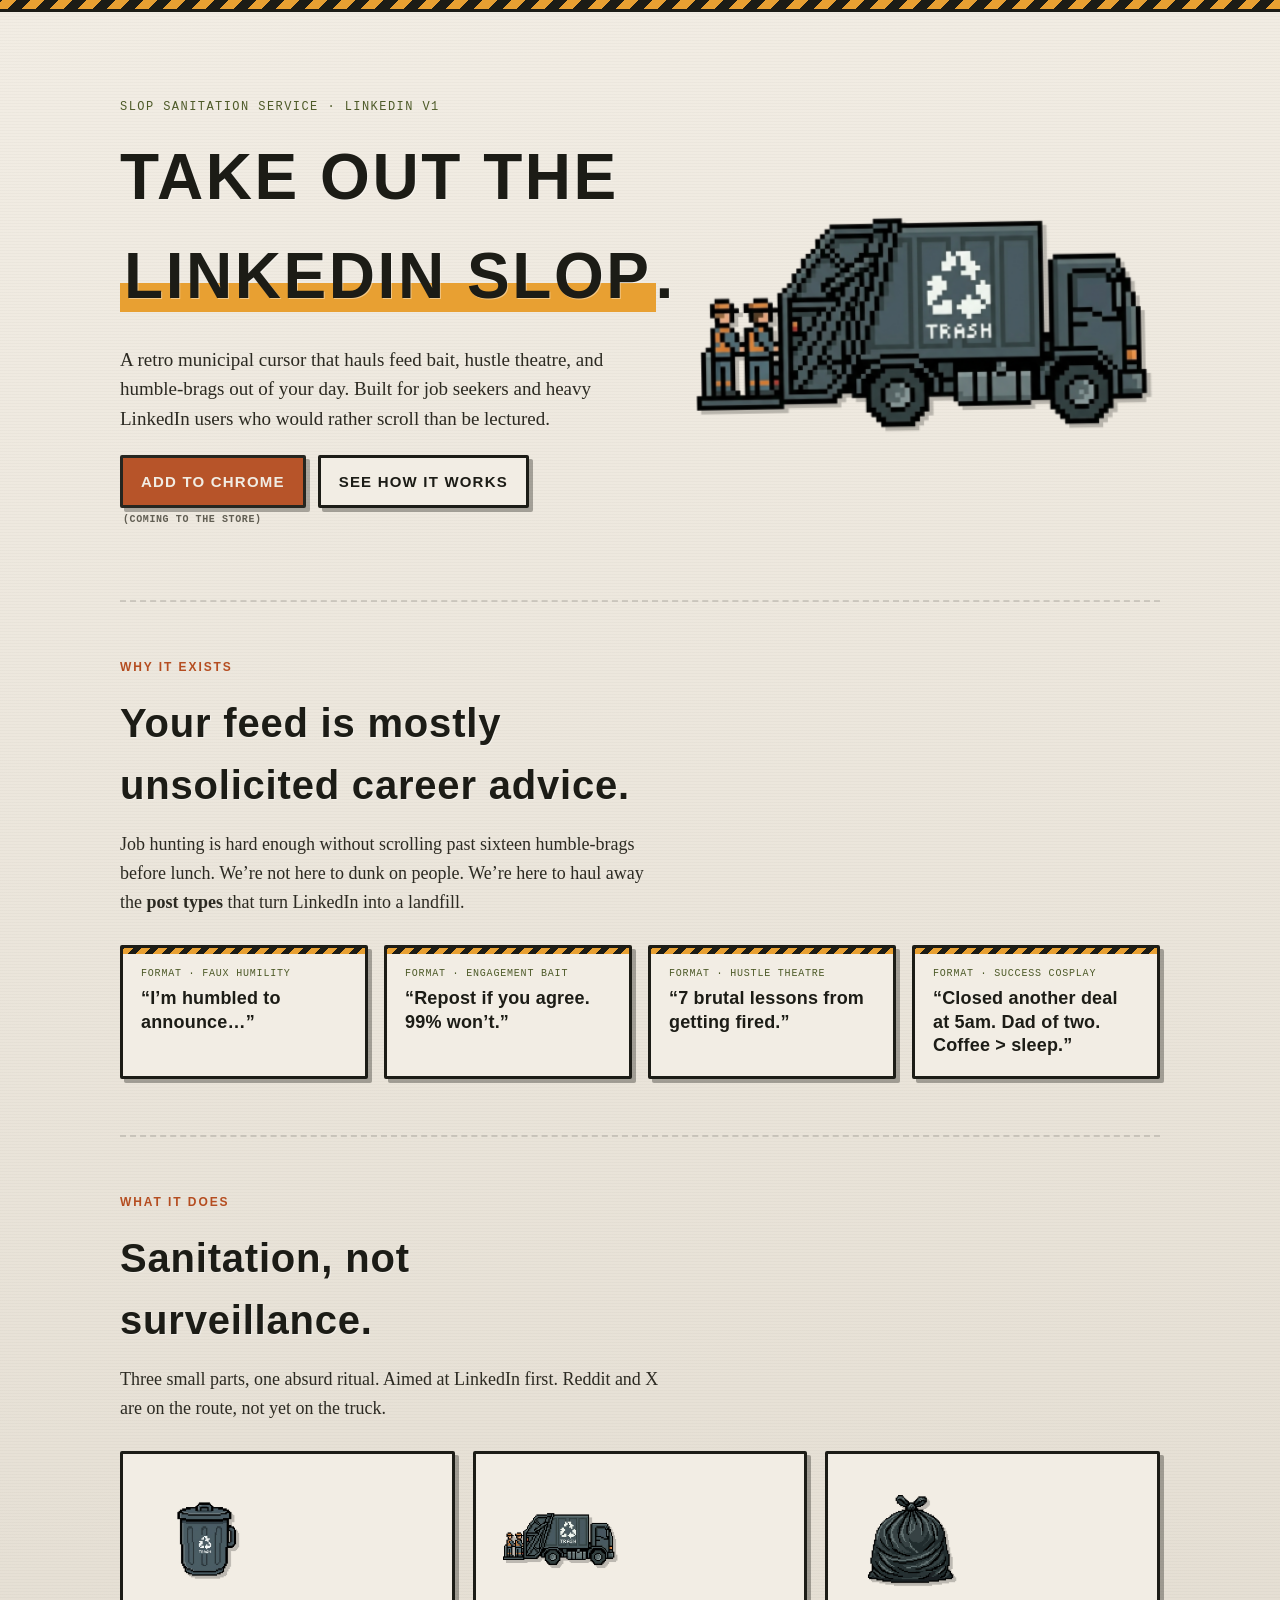
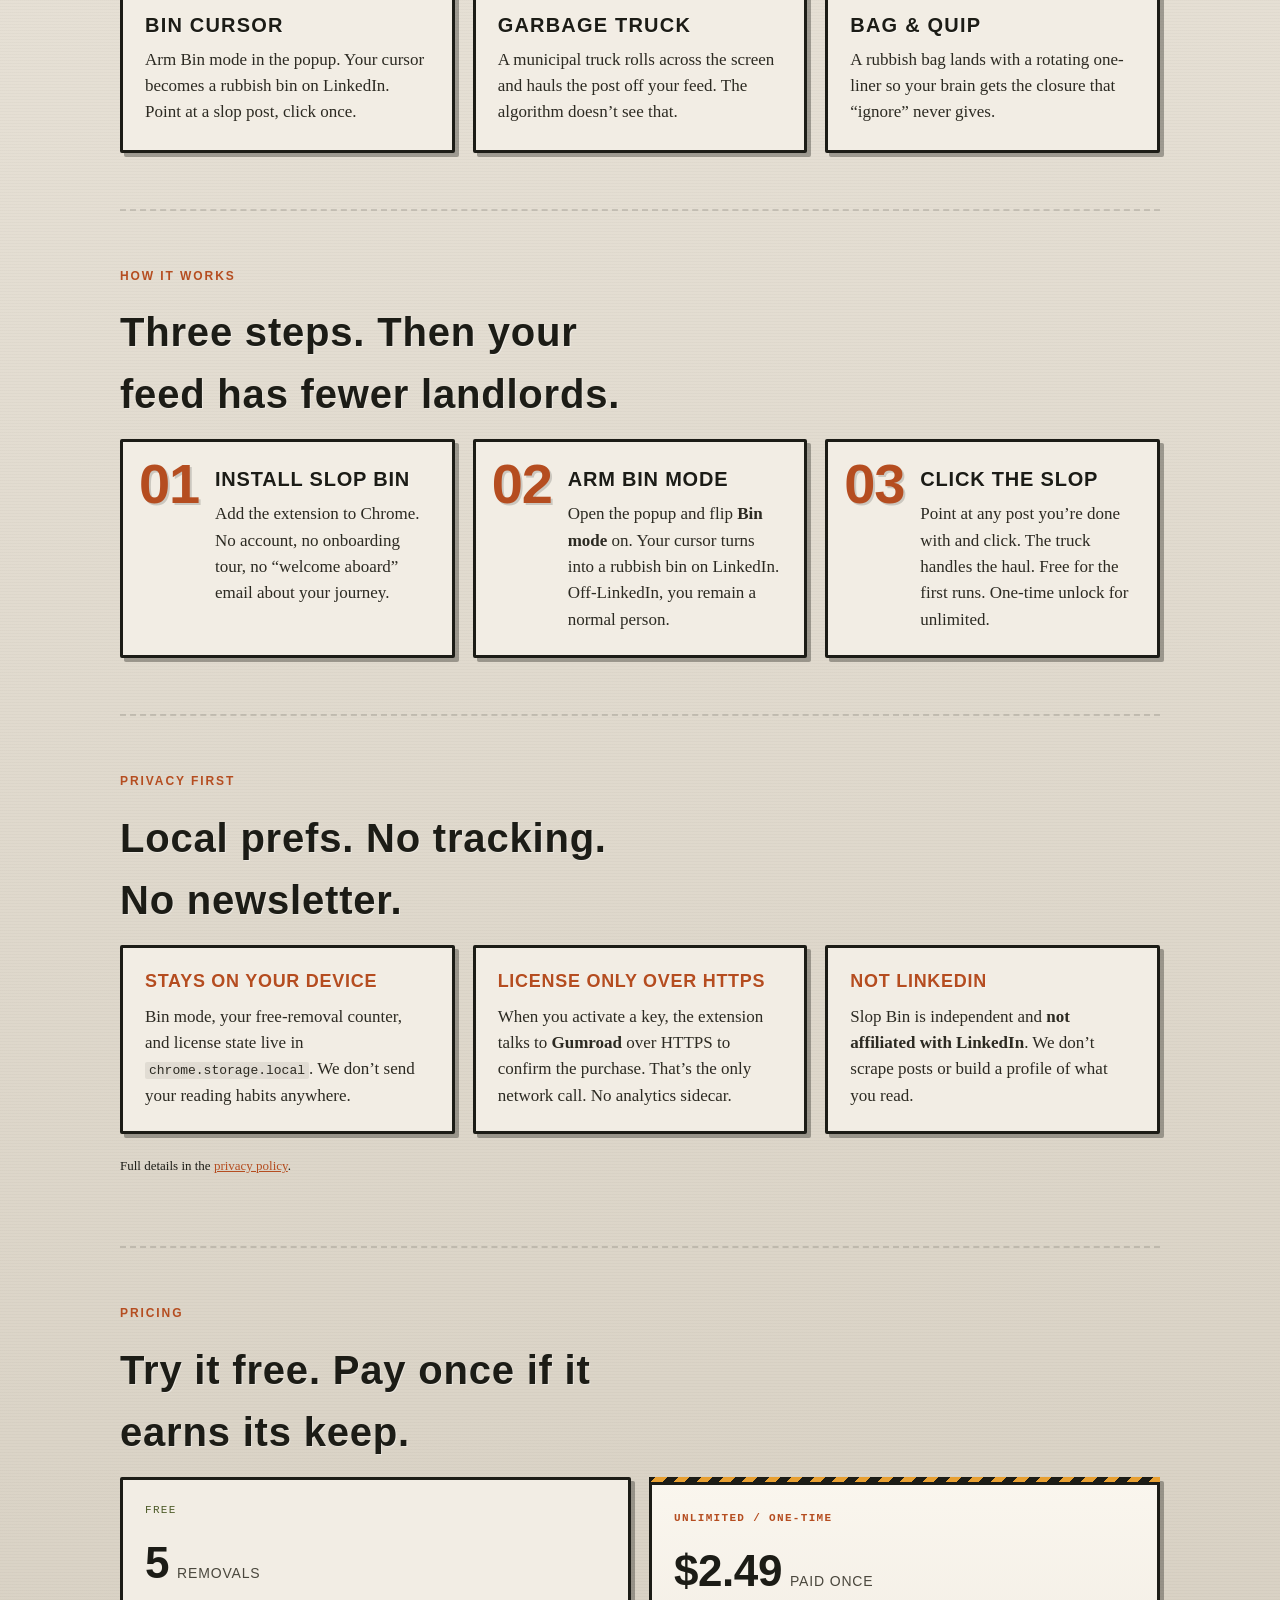
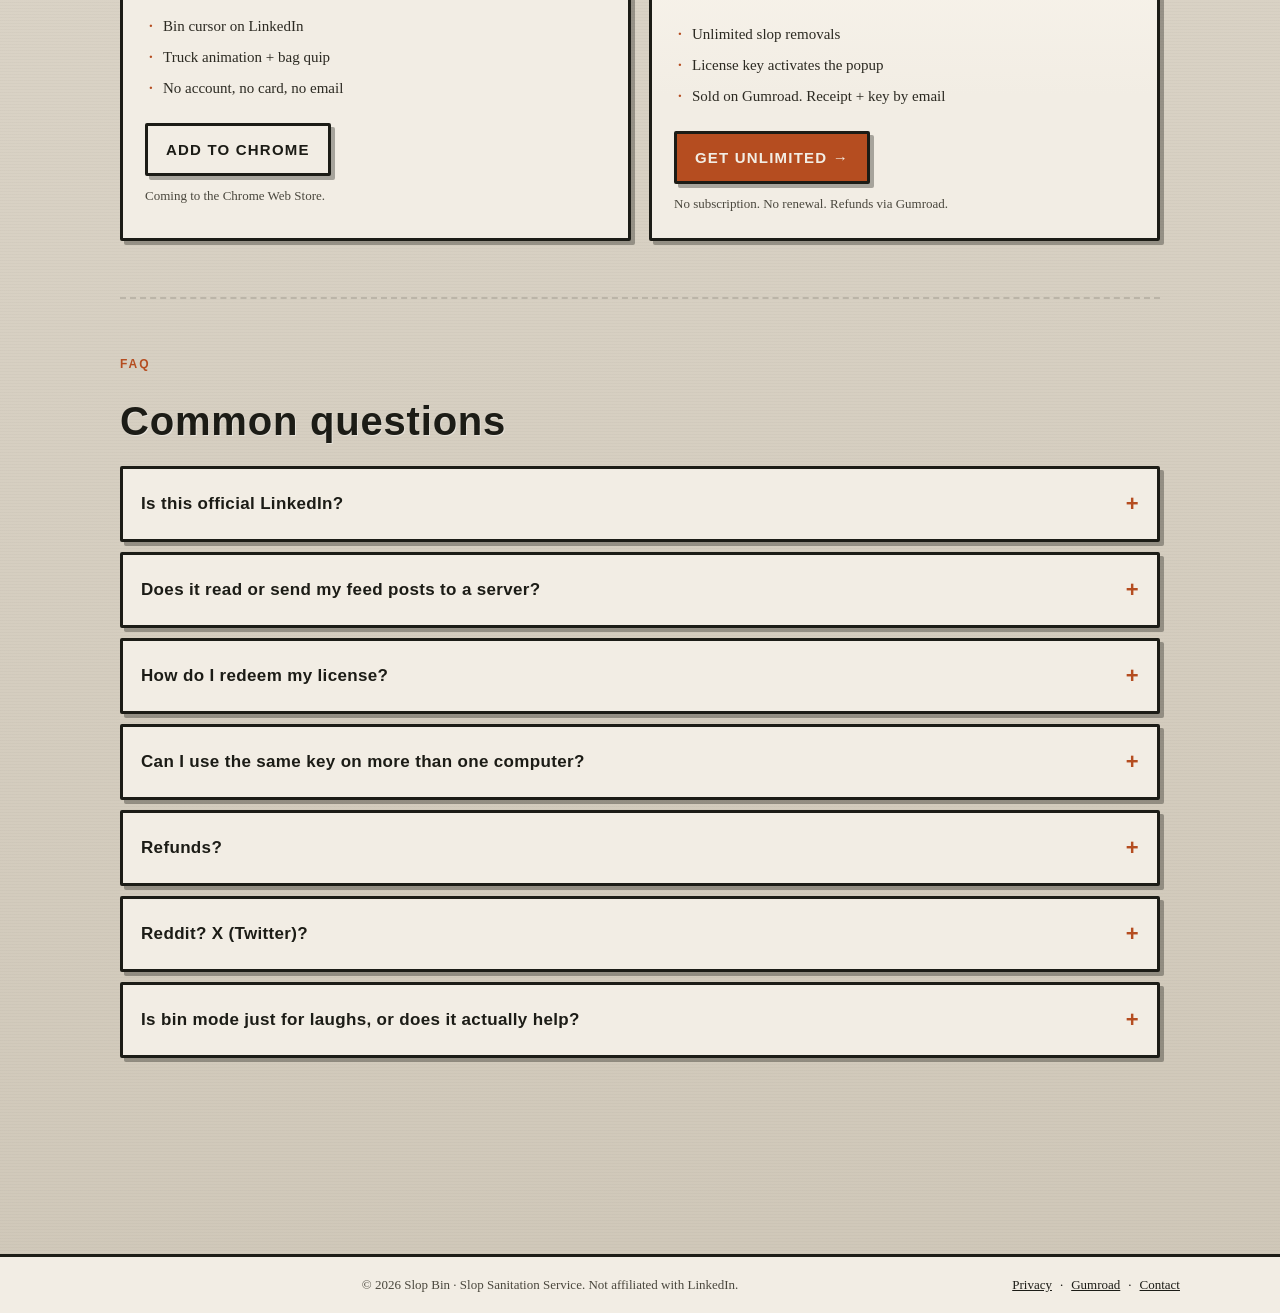
==== index.html @ 49b72ec3 "slop-bin-landing" ====
<!doctype html>
<html lang="en">
  <head>
    <meta charset="utf-8" />
    <meta name="viewport" content="width=device-width, initial-scale=1" />

    <title>Slop Bin · Hide LinkedIn feed slop with a bin cursor</title>
    <meta
      name="description"
      content="Slop Bin is a humor-first Chrome extension for LinkedIn. Arm bin mode, click the post, the truck hauls it off. Free tier, one-time unlock for unlimited removals."
    />
    <meta name="theme-color" content="#1c1c16" />
    <meta name="color-scheme" content="light" />
    <meta name="robots" content="index,follow" />
    <meta
      name="keywords"
      content="LinkedIn, Chrome extension, hide LinkedIn posts, feed cleaner, doomscroll, productivity, Slop Bin"
    />

    <!-- Canonical / social URLs are placeholders; swap to the live Vercel domain on deploy. -->
    <link rel="canonical" href="https://slop-bin.vercel.app/" />

    <meta property="og:type" content="website" />
    <meta property="og:site_name" content="Slop Bin" />
    <meta
      property="og:title"
      content="Slop Bin · Hide LinkedIn feed slop with a bin cursor"
    />
    <meta
      property="og:description"
      content="Humor-first Chrome extension for LinkedIn. Bin cursor, garbage truck, rubbish bag quip. Free tier; one-time $2.49 unlock for unlimited removals."
    />
    <meta property="og:url" content="https://slop-bin.vercel.app/" />
    <meta property="og:image" content="https://slop-bin.vercel.app/assets/truck.png" />
    <meta property="og:image:alt" content="Retro garbage truck illustration." />

    <meta name="twitter:card" content="summary_large_image" />
    <meta
      name="twitter:title"
      content="Slop Bin · Hide LinkedIn feed slop with a bin cursor"
    />
    <meta
      name="twitter:description"
      content="Humor-first Chrome extension for LinkedIn. Click the slop, the truck hauls it. Free tier; one-time unlock."
    />
    <meta name="twitter:image" content="https://slop-bin.vercel.app/assets/truck.png" />

    <link rel="stylesheet" href="./styles.css" />
    <link rel="icon" type="image/png" href="./assets/truck.png" />

    <script type="application/ld+json">
      {
        "@context": "https://schema.org",
        "@type": "SoftwareApplication",
        "name": "Slop Bin",
        "alternateName": "Slop Sanitation Service",
        "applicationCategory": "BrowserApplication",
        "operatingSystem": "Chrome",
        "url": "https://slop-bin.vercel.app/",
        "description": "Humor-first Chrome extension for LinkedIn. Arm Bin mode, click the post, the truck hauls it off. Free tier; one-time unlock for unlimited removals.",
        "image": "https://slop-bin.vercel.app/assets/truck.png",
        "offers": {
          "@type": "Offer",
          "price": "2.49",
          "priceCurrency": "USD",
          "url": "https://jordjegligorijevic.gumroad.com/l/slop-sanitation-service",
          "availability": "https://schema.org/InStock"
        },
        "creator": {
          "@type": "Organization",
          "name": "Slop Sanitation Service"
        }
      }
    </script>

    <script type="application/ld+json">
      {
        "@context": "https://schema.org",
        "@type": "FAQPage",
        "mainEntity": [
          {
            "@type": "Question",
            "name": "Is this official LinkedIn?",
            "acceptedAnswer": {
              "@type": "Answer",
              "text": "No. Slop Bin is independent and not affiliated with LinkedIn. It only visually dismisses posts you click in your own browser."
            }
          },
          {
            "@type": "Question",
            "name": "Does it read or send my feed posts to a server?",
            "acceptedAnswer": {
              "@type": "Answer",
              "text": "No. The extension only modifies what you see locally. The only outbound network call is to Gumroad over HTTPS when you activate a license key."
            }
          },
          {
            "@type": "Question",
            "name": "How do I redeem my license?",
            "acceptedAnswer": {
              "@type": "Answer",
              "text": "After purchase, Gumroad emails you a license key. Open the Slop Bin popup, paste the key into the License field, and click Activate. Unlimited unlocks immediately."
            }
          },
          {
            "@type": "Question",
            "name": "Can I use the same key on more than one computer?",
            "acceptedAnswer": {
              "@type": "Answer",
              "text": "Yes. Activate the same key in the popup on each device. Settings are local per browser, so it is a one-step activation per machine."
            }
          },
          {
            "@type": "Question",
            "name": "What about refunds?",
            "acceptedAnswer": {
              "@type": "Answer",
              "text": "Refunds are handled by Gumroad. If something is wrong with activation, email itdjordjegligorijevic@gmail.com and we will sort it out."
            }
          },
          {
            "@type": "Question",
            "name": "Does it work on Reddit or X (Twitter)?",
            "acceptedAnswer": {
              "@type": "Answer",
              "text": "Not yet. v1 covers LinkedIn only. The architecture is ready for more sites; we ship one cleanly at a time."
            }
          }
        ]
      }
    </script>
  </head>
  <body>
    <div class="hazard-strip" aria-hidden="true"></div>

    <main class="page">
      <section id="hero" class="section section--hero" aria-labelledby="hero-h">
        <div class="hero">
          <div class="hero__copy">
            <p class="hero__eyebrow">Slop Sanitation Service · LinkedIn v1</p>
            <h1 id="hero-h" class="hero__title">
              Take out the <span class="hero__hl">LinkedIn slop</span>.
            </h1>
            <p class="hero__sub">
              A retro municipal cursor that hauls feed bait, hustle theatre, and humble-brags
              out of your day. Built for job seekers and heavy LinkedIn users who would rather
              scroll than be lectured.
            </p>
            <div class="hero__cta">
              <a class="btn" href="#" data-cta="add-to-chrome" aria-disabled="true">
                Add to Chrome
              </a>
              <a class="btn btn--secondary" href="#how">See how it works</a>
            </div>
          </div>
          <figure class="hero__art" aria-hidden="true">
            <img
              src="./assets/truck.png"
              alt=""
              width="640"
              height="320"
              loading="eager"
              decoding="async"
            />
          </figure>
        </div>
      </section>

      <section id="problem" class="section" aria-labelledby="problem-h">
        <p class="section__label">Why it exists</p>
        <h2 id="problem-h" class="section__title">
          Your feed is mostly unsolicited career advice.
        </h2>
        <p class="section__lead">
          Job hunting is hard enough without scrolling past sixteen humble-brags before lunch.
          We&rsquo;re not here to dunk on people. We&rsquo;re here to haul away the
          <strong>post types</strong> that turn LinkedIn into a landfill.
        </p>
        <ul class="trope-grid" role="list">
          <li class="trope">
            <p class="trope__tag">Format · faux humility</p>
            <p class="trope__line">&ldquo;I&rsquo;m humbled to announce&hellip;&rdquo;</p>
          </li>
          <li class="trope">
            <p class="trope__tag">Format · engagement bait</p>
            <p class="trope__line">&ldquo;Repost if you agree. 99% won&rsquo;t.&rdquo;</p>
          </li>
          <li class="trope">
            <p class="trope__tag">Format · hustle theatre</p>
            <p class="trope__line">&ldquo;7 brutal lessons from getting fired.&rdquo;</p>
          </li>
          <li class="trope">
            <p class="trope__tag">Format · success cosplay</p>
            <p class="trope__line">
              &ldquo;Closed another deal at 5am. Dad of two. Coffee &gt; sleep.&rdquo;
            </p>
          </li>
        </ul>
      </section>

      <section id="solution" class="section" aria-labelledby="solution-h">
        <p class="section__label">What it does</p>
        <h2 id="solution-h" class="section__title">Sanitation, not surveillance.</h2>
        <p class="section__lead">
          Three small parts, one absurd ritual. Aimed at LinkedIn first. Reddit and X
          are on the route, not yet on the truck.
        </p>
        <ul class="feature-grid" role="list">
          <li class="feature-card">
            <figure class="feature-card__art" aria-hidden="true">
              <img src="./assets/bin.png" alt="" width="120" height="120" />
            </figure>
            <h3>Bin cursor</h3>
            <p>
              Arm Bin mode in the popup. Your cursor becomes a rubbish bin on LinkedIn. Point
              at a slop post, click once.
            </p>
          </li>
          <li class="feature-card">
            <figure class="feature-card__art" aria-hidden="true">
              <img src="./assets/truck.png" alt="" width="200" height="100" />
            </figure>
            <h3>Garbage truck</h3>
            <p>
              A municipal truck rolls across the screen and hauls the post off your feed. The
              algorithm doesn&rsquo;t see that.
            </p>
          </li>
          <li class="feature-card">
            <figure class="feature-card__art" aria-hidden="true">
              <img src="./assets/trashbag.png" alt="" width="120" height="120" />
            </figure>
            <h3>Bag &amp; quip</h3>
            <p>
              A rubbish bag lands with a rotating one-liner so your brain gets the closure
              that &ldquo;ignore&rdquo; never gives.
            </p>
          </li>
        </ul>
      </section>

      <section id="how" class="section" aria-labelledby="how-h">
        <p class="section__label">How it works</p>
        <h2 id="how-h" class="section__title">Three steps. Then your feed has fewer landlords.</h2>
        <ol class="steps" role="list">
          <li class="step">
            <span class="step__num" aria-hidden="true">01</span>
            <h3 class="step__title">Install Slop Bin</h3>
            <p>
              Add the extension to Chrome. No account, no onboarding tour, no &ldquo;welcome
              aboard&rdquo; email about your journey.
            </p>
          </li>
          <li class="step">
            <span class="step__num" aria-hidden="true">02</span>
            <h3 class="step__title">Arm Bin mode</h3>
            <p>
              Open the popup and flip <strong>Bin mode</strong> on. Your cursor turns into a
              rubbish bin on LinkedIn. Off-LinkedIn, you remain a normal person.
            </p>
          </li>
          <li class="step">
            <span class="step__num" aria-hidden="true">03</span>
            <h3 class="step__title">Click the slop</h3>
            <p>
              Point at any post you&rsquo;re done with and click. The truck handles the haul.
              Free for the first runs. One-time unlock for unlimited.
            </p>
          </li>
        </ol>
      </section>

      <section id="trust" class="section" aria-labelledby="trust-h">
        <p class="section__label">Privacy first</p>
        <h2 id="trust-h" class="section__title">Local prefs. No tracking. No newsletter.</h2>
        <ul class="trust-grid" role="list">
          <li class="trust-card">
            <h3>Stays on your device</h3>
            <p>
              Bin mode, your free-removal counter, and license state live in
              <code>chrome.storage.local</code>. We don&rsquo;t send your reading habits anywhere.
            </p>
          </li>
          <li class="trust-card">
            <h3>License only over HTTPS</h3>
            <p>
              When you activate a key, the extension talks to <strong>Gumroad</strong> over
              HTTPS to confirm the purchase. That&rsquo;s the only network call. No analytics
              sidecar.
            </p>
          </li>
          <li class="trust-card">
            <h3>Not LinkedIn</h3>
            <p>
              Slop Bin is independent and <strong>not affiliated with LinkedIn</strong>. We
              don&rsquo;t scrape posts or build a profile of what you read.
            </p>
          </li>
        </ul>
        <p class="trust-foot small">
          Full details in the <a href="/privacy">privacy policy</a>.
        </p>
      </section>

      <section id="pricing" class="section" aria-labelledby="pricing-h">
        <p class="section__label">Pricing</p>
        <h2 id="pricing-h" class="section__title">Try it free. Pay once if it earns its keep.</h2>
        <div class="pricing-grid">
          <article class="plan">
            <p class="plan__tag">Free</p>
            <p class="plan__price">
              <span class="plan__price-num">5</span>
              <span class="plan__price-unit">removals</span>
            </p>
            <ul class="plan__list" role="list">
              <li>Bin cursor on LinkedIn</li>
              <li>Truck animation + bag quip</li>
              <li>No account, no card, no email</li>
            </ul>
            <a class="btn btn--secondary plan__cta" href="#" data-cta="add-to-chrome" aria-disabled="true">
              Add to Chrome
            </a>
            <p class="plan__note small muted">Coming to the Chrome Web Store.</p>
          </article>
          <article class="plan plan--paid">
            <p class="plan__tag">Unlimited / one-time</p>
            <p class="plan__price">
              <span class="plan__price-num">$2.49</span>
              <span class="plan__price-unit">paid once</span>
            </p>
            <ul class="plan__list" role="list">
              <li>Unlimited slop removals</li>
              <li>License key activates the popup</li>
              <li>Sold on Gumroad. Receipt + key by email</li>
            </ul>
            <a
              class="btn plan__cta"
              href="https://jordjegligorijevic.gumroad.com/l/slop-sanitation-service"
              target="_blank"
              rel="noopener noreferrer"
              data-cta="gumroad"
            >
              Get unlimited &rarr;
            </a>
            <p class="plan__note small muted">No subscription. No renewal. Refunds via Gumroad.</p>
          </article>
        </div>
      </section>

      <section id="faq" class="section" aria-labelledby="faq-h">
        <p class="section__label">FAQ</p>
        <h2 id="faq-h" class="section__title">Common questions</h2>
        <div class="faq-list">
          <details class="faq">
            <summary>Is this official LinkedIn?</summary>
            <p>
              No. Slop Bin is independent and <strong>not affiliated with LinkedIn</strong>.
              We just visually dismiss posts you click in your own browser.
            </p>
          </details>
          <details class="faq">
            <summary>Does it read or send my feed posts to a server?</summary>
            <p>
              No. The extension only modifies what you see in your own browser. The only
              outbound network call is to Gumroad over HTTPS when you activate a license key.
            </p>
          </details>
          <details class="faq">
            <summary>How do I redeem my license?</summary>
            <p>
              After purchase, Gumroad emails you a license key. Open the Slop Bin popup, paste
              the key into the <strong>License</strong> field, and click <strong>Activate</strong>.
              Unlimited unlocks immediately.
            </p>
          </details>
          <details class="faq">
            <summary>Can I use the same key on more than one computer?</summary>
            <p>
              Yes. Activate the same key in the popup on each device you use. Settings are
              local per browser, so it&rsquo;s a one-step activation per machine.
            </p>
          </details>
          <details class="faq">
            <summary>Refunds?</summary>
            <p>
              Refunds are handled by Gumroad. If something&rsquo;s wrong with activation,
              email <a href="mailto:itdjordjegligorijevic@gmail.com">itdjordjegligorijevic@gmail.com</a>
              and we&rsquo;ll sort it out.
            </p>
          </details>
          <details class="faq">
            <summary>Reddit? X (Twitter)?</summary>
            <p>
              Not yet. v1 covers LinkedIn only. The architecture is ready for more sites; we
              ship one cleanly at a time so the truck doesn&rsquo;t miss a stop.
            </p>
          </details>
          <details class="faq">
            <summary>Is bin mode just for laughs, or does it actually help?</summary>
            <p>
              Both. Visually removing slop reduces the friction of scrolling without
              committing to a permanent &ldquo;mute&rdquo; or report. It&rsquo;s a tiny ritual
              that breaks the doomscroll loop without lecturing you.
            </p>
          </details>
        </div>
      </section>
    </main>

    <footer class="site-foot">
      <div class="site-foot__inner">
        <p class="muted small site-foot__copy">
          © <span id="year">2026</span> Slop Bin · Slop Sanitation Service.
          Not affiliated with LinkedIn.
        </p>
        <nav class="site-foot__nav small" aria-label="Footer">
          <a href="/privacy">Privacy</a>
          <span aria-hidden="true">·</span>
          <a
            href="https://jordjegligorijevic.gumroad.com/l/slop-sanitation-service"
            target="_blank"
            rel="noopener noreferrer"
            >Gumroad</a
          >
          <span aria-hidden="true">·</span>
          <a href="mailto:itdjordjegligorijevic@gmail.com">Contact</a>
        </nav>
      </div>
    </footer>

    <script>
      document.getElementById("year").textContent = String(new Date().getFullYear());
    </script>
  </body>
</html>
---- styles.css ----
/* Slop Bin landing — palette/typography mirror the extension popup (retro municipal depot). */

:root {
  --ink: #1c1c16;
  --paper: #e4dfd3;
  --paper-deep: #cfc7b8;
  --cream: #f2ede4;
  --amber: #e8a032;
  --amber-dark: #c17a1a;
  --rust: #b54d20;
  --olive: #4d5a28;
  --olive-bright: #6b7a3d;
  --shadow-hard: 4px 4px 0 rgba(28, 28, 22, 0.35);
  --font-display: "Arial Narrow", "Helvetica Neue Condensed", Arial, sans-serif;
  --font-body: Georgia, "Times New Roman", Times, serif;
  --font-mono: "Cascadia Mono", Consolas, "Lucida Console", monospace;
  --max-w: 1080px;
}

*,
*::before,
*::after {
  box-sizing: border-box;
}

html {
  scroll-behavior: smooth;
}

body {
  margin: 0;
  font-family: var(--font-body);
  font-size: 17px;
  line-height: 1.55;
  color: var(--ink);
  background: var(--paper);
  background-image:
    repeating-linear-gradient(
      0deg,
      transparent,
      transparent 2px,
      rgba(28, 28, 22, 0.025) 2px,
      rgba(28, 28, 22, 0.025) 3px
    ),
    linear-gradient(175deg, var(--cream) 0%, var(--paper-deep) 100%);
  min-height: 100vh;
}

img {
  max-width: 100%;
  height: auto;
}

a {
  color: var(--rust);
}

a:hover {
  color: var(--amber-dark);
}

.hazard-strip {
  height: 12px;
  width: 100%;
  background: repeating-linear-gradient(
    -45deg,
    var(--amber) 0,
    var(--amber) 10px,
    var(--ink) 10px,
    var(--ink) 20px
  );
  border-bottom: 3px solid var(--ink);
}

.site-head {
  display: flex;
  align-items: center;
  justify-content: space-between;
  gap: 16px;
  max-width: var(--max-w);
  margin: 0 auto;
  padding: 14px 20px;
}

.brand {
  display: inline-flex;
  align-items: center;
  gap: 10px;
  text-decoration: none;
  color: var(--ink);
}

.brand__text {
  font-family: var(--font-display);
  font-weight: 900;
  letter-spacing: 0.12em;
  text-transform: uppercase;
  font-size: 18px;
}

.page {
  max-width: var(--max-w);
  margin: 0 auto;
  padding: 24px 20px 80px;
}

.section {
  padding: 56px 0;
  border-top: 2px dashed rgba(28, 28, 22, 0.15);
}

.section:first-child {
  border-top: 0;
  padding-top: 32px;
}

.section--hero {
  padding-top: 32px;
  padding-bottom: 48px;
}

.hero {
  display: grid;
  grid-template-columns: minmax(0, 1.05fr) minmax(0, 1fr);
  gap: 48px;
  align-items: center;
}

.hero__eyebrow {
  margin: 0 0 12px;
  font-family: var(--font-mono);
  font-size: 12px;
  letter-spacing: 0.12em;
  text-transform: uppercase;
  color: var(--olive);
}

.hero__title {
  margin: 0 0 18px;
}

.hero__hl {
  background: linear-gradient(180deg, transparent 60%, var(--amber) 60%);
  padding: 0 4px;
  white-space: nowrap;
}

.hero__sub {
  font-size: 19px;
  line-height: 1.55;
  margin: 0 0 22px;
  color: #2c2a22;
  max-width: 56ch;
}

.hero__cta {
  display: flex;
  flex-wrap: wrap;
  gap: 12px;
  margin-bottom: 14px;
}

.hero__cta .btn[aria-disabled="true"] {
  opacity: 0.95;
  position: relative;
}

.hero__cta .btn[aria-disabled="true"]::after {
  content: "(coming to the store)";
  position: absolute;
  left: 0;
  bottom: -22px;
  font-family: var(--font-mono);
  font-size: 10px;
  letter-spacing: 0.06em;
  color: #5a574c;
  text-transform: uppercase;
  white-space: nowrap;
}

.hero__art {
  margin: 0;
  padding: 0;
  background: transparent;
  border: 0;
  box-shadow: none;
  transform: rotate(-1deg);
}

.hero__art img {
  display: block;
  width: 100%;
  height: auto;
  filter: drop-shadow(4px 4px 0 rgba(28, 28, 22, 0.25));
}

@media (max-width: 860px) {
  .hero {
    grid-template-columns: 1fr;
    gap: 28px;
  }

  .hero__art {
    order: -1;
    transform: none;
    margin: 0 auto;
    max-width: 480px;
  }
}

.section__title {
  font-size: clamp(28px, 4vw, 40px);
  margin: 0 0 14px;
  max-width: 24ch;
}

.section__lead {
  font-size: 18px;
  line-height: 1.6;
  color: #2c2a22;
  max-width: 60ch;
  margin: 0 0 28px;
}

.trope-grid {
  list-style: none;
  margin: 0;
  padding: 0;
  display: grid;
  grid-template-columns: repeat(auto-fit, minmax(240px, 1fr));
  gap: 16px;
}

.trope {
  position: relative;
  padding: 16px 18px 18px;
  background: var(--cream);
  border: 3px solid var(--ink);
  border-radius: 2px;
  box-shadow: var(--shadow-hard);
}

.trope::before {
  content: "";
  display: block;
  height: 6px;
  margin: -16px -18px 12px;
  background: repeating-linear-gradient(
    -45deg,
    var(--amber) 0,
    var(--amber) 6px,
    var(--ink) 6px,
    var(--ink) 12px
  );
}

.trope__tag {
  margin: 0 0 6px;
  font-family: var(--font-mono);
  font-size: 10px;
  letter-spacing: 0.08em;
  text-transform: uppercase;
  color: var(--olive);
}

.trope__line {
  margin: 0;
  font-family: var(--font-display);
  font-weight: 800;
  font-size: 18px;
  letter-spacing: 0.01em;
  color: var(--ink);
  line-height: 1.3;
}

.feature-grid {
  list-style: none;
  margin: 0;
  padding: 0;
  display: grid;
  grid-template-columns: repeat(auto-fit, minmax(260px, 1fr));
  gap: 18px;
}

.feature-card {
  padding: 22px 22px 24px;
  background: var(--cream);
  border: 3px solid var(--ink);
  border-radius: 2px;
  box-shadow: var(--shadow-hard);
  display: flex;
  flex-direction: column;
}

.feature-card__art {
  margin: 0 0 14px;
  height: 120px;
  display: flex;
  align-items: center;
  justify-content: flex-start;
}

.feature-card__art img {
  max-height: 100%;
  width: auto;
  filter: drop-shadow(3px 3px 0 rgba(28, 28, 22, 0.25));
}

.feature-card h3 {
  margin: 0 0 6px;
  letter-spacing: 0.06em;
  text-transform: uppercase;
}

.feature-card p {
  margin: 0;
  color: #2c2a22;
}

.steps {
  list-style: none;
  margin: 0;
  padding: 0;
  display: grid;
  grid-template-columns: repeat(auto-fit, minmax(240px, 1fr));
  gap: 18px;
  counter-reset: step;
}

.step {
  position: relative;
  padding: 22px 22px 22px 92px;
  background: var(--cream);
  border: 3px solid var(--ink);
  border-radius: 2px;
  box-shadow: var(--shadow-hard);
  min-height: 168px;
}

.step__num {
  position: absolute;
  top: 14px;
  left: 16px;
  width: 60px;
  font-family: var(--font-display);
  font-weight: 900;
  font-size: 56px;
  line-height: 1;
  letter-spacing: -0.02em;
  color: var(--rust);
  text-shadow: 2px 2px 0 rgba(28, 28, 22, 0.18);
}

.step__title {
  margin: 0 0 6px;
  letter-spacing: 0.04em;
  text-transform: uppercase;
}

.step p {
  margin: 0;
  color: #2c2a22;
}

.kbd {
  display: inline-block;
  padding: 1px 5px;
  margin: 0 1px;
  font-family: var(--font-mono);
  font-size: 11px;
  font-weight: 600;
  color: var(--cream);
  background: linear-gradient(180deg, #3a3a32 0%, #252520 100%);
  border: 2px solid var(--ink);
  border-radius: 2px;
  box-shadow: inset 0 -2px 0 rgba(0, 0, 0, 0.35);
}

.kbd-path {
  font-family: var(--font-mono);
  font-size: 11px;
  color: var(--rust);
}

.trust-grid {
  list-style: none;
  margin: 0;
  padding: 0;
  display: grid;
  grid-template-columns: repeat(auto-fit, minmax(240px, 1fr));
  gap: 18px;
}

.trust-card {
  padding: 20px 22px 22px;
  background: var(--cream);
  border: 3px solid var(--ink);
  border-radius: 2px;
  box-shadow: var(--shadow-hard);
}

.trust-card h3 {
  margin: 0 0 8px;
  font-size: 18px;
  letter-spacing: 0.04em;
  text-transform: uppercase;
  color: var(--rust);
}

.trust-card p {
  margin: 0;
  color: #2c2a22;
}

.trust-card code {
  font-family: var(--font-mono);
  font-size: 13px;
  background: rgba(28, 28, 22, 0.08);
  padding: 1px 4px;
  border-radius: 2px;
}

.trust-foot {
  margin-top: 22px;
}

.pricing-grid {
  display: grid;
  grid-template-columns: repeat(auto-fit, minmax(260px, 1fr));
  gap: 18px;
}

.plan {
  background: var(--cream);
  border: 3px solid var(--ink);
  border-radius: 2px;
  box-shadow: var(--shadow-hard);
  padding: 22px 22px 24px;
  display: flex;
  flex-direction: column;
}

.plan--paid {
  background: linear-gradient(180deg, #faf6ee 0%, var(--cream) 60%);
  position: relative;
}

.plan--paid::before {
  content: "";
  position: absolute;
  top: -3px;
  left: -3px;
  right: -3px;
  height: 8px;
  background: repeating-linear-gradient(
    -45deg,
    var(--amber) 0,
    var(--amber) 8px,
    var(--ink) 8px,
    var(--ink) 16px
  );
  border-bottom: 3px solid var(--ink);
}

.plan__tag {
  margin: 0 0 10px;
  font-family: var(--font-mono);
  font-size: 11px;
  letter-spacing: 0.12em;
  text-transform: uppercase;
  color: var(--olive);
}

.plan--paid .plan__tag {
  color: var(--rust);
  font-weight: 700;
  margin-top: 8px;
}

.plan__price {
  display: flex;
  align-items: baseline;
  gap: 8px;
  margin: 0 0 14px;
  font-family: var(--font-display);
  color: var(--ink);
}

.plan__price-num {
  font-size: 44px;
  font-weight: 900;
  letter-spacing: -0.01em;
}

.plan__price-unit {
  font-size: 14px;
  letter-spacing: 0.06em;
  text-transform: uppercase;
  color: #4a473d;
}

.plan__list {
  list-style: none;
  padding: 0;
  margin: 0 0 18px;
  font-size: 15px;
  color: #2c2a22;
}

.plan__list li {
  position: relative;
  padding: 4px 0 4px 18px;
}

.plan__list li::before {
  content: "·";
  position: absolute;
  left: 4px;
  top: 4px;
  color: var(--rust);
  font-weight: 900;
}

.plan__cta {
  align-self: flex-start;
}

.plan__note {
  margin: 10px 0 0;
}

.faq-list {
  display: grid;
  gap: 10px;
}

.faq {
  background: var(--cream);
  border: 3px solid var(--ink);
  border-radius: 2px;
  box-shadow: var(--shadow-hard);
  padding: 4px 18px 4px;
}

.faq summary {
  list-style: none;
  cursor: pointer;
  padding: 14px 0;
  font-family: var(--font-display);
  font-weight: 800;
  font-size: 17px;
  letter-spacing: 0.02em;
  color: var(--ink);
  display: flex;
  align-items: center;
  justify-content: space-between;
  gap: 12px;
}

.faq summary::-webkit-details-marker {
  display: none;
}

.faq summary::after {
  content: "+";
  font-family: var(--font-display);
  font-size: 22px;
  color: var(--rust);
  transition: transform 0.15s ease-out;
}

.faq[open] summary::after {
  content: "−";
}

.faq p {
  margin: 0 0 14px;
  color: #2c2a22;
}

.site-foot__inner {
  max-width: var(--max-w);
  margin: 0 auto;
  display: flex;
  flex-wrap: wrap;
  align-items: center;
  justify-content: space-between;
  gap: 12px;
}

.site-foot__copy {
  margin: 0;
  text-align: left;
}

.site-foot__nav {
  display: flex;
  flex-wrap: wrap;
  gap: 8px;
  align-items: center;
}

.site-foot__nav a {
  color: var(--ink);
  text-decoration: underline;
}

.site-foot__nav a:hover {
  color: var(--rust);
}

.section__label {
  margin: 0 0 16px;
  font-family: var(--font-display);
  font-size: 12px;
  font-weight: 800;
  letter-spacing: 0.16em;
  text-transform: uppercase;
  color: var(--rust);
}

h1,
h2,
h3 {
  color: var(--ink);
  text-shadow: 1px 1px 0 rgba(255, 255, 255, 0.4);
}

h1 {
  font-family: var(--font-display);
  font-weight: 900;
  letter-spacing: 0.04em;
  text-transform: uppercase;
  font-size: clamp(40px, 6vw, 64px);
  margin: 0 0 16px;
}

h2 {
  font-family: var(--font-display);
  font-weight: 800;
  letter-spacing: 0.02em;
  font-size: clamp(26px, 3.2vw, 36px);
  margin: 0 0 14px;
}

h3 {
  font-family: var(--font-display);
  font-weight: 800;
  font-size: 20px;
  margin: 0 0 8px;
}

p {
  margin: 0 0 14px;
}

.muted {
  color: #4a473d;
}

.small {
  font-size: 13px;
}

.btn {
  display: inline-flex;
  align-items: center;
  gap: 8px;
  padding: 12px 18px;
  font-family: var(--font-display);
  font-weight: 800;
  font-size: 15px;
  letter-spacing: 0.08em;
  text-transform: uppercase;
  text-decoration: none;
  color: var(--cream);
  background: var(--rust);
  border: 3px solid var(--ink);
  border-radius: 2px;
  box-shadow: var(--shadow-hard);
  cursor: pointer;
}

.btn:hover {
  filter: brightness(1.06);
  color: var(--cream);
}

.btn:active {
  transform: translate(1px, 1px);
  box-shadow: 3px 3px 0 rgba(28, 28, 22, 0.35);
}

.btn--secondary {
  background: var(--cream);
  color: var(--ink);
}

.btn--secondary:hover {
  color: var(--ink);
  background: #fff8ea;
}

.site-foot {
  border-top: 3px solid var(--ink);
  background: var(--cream);
  padding: 18px 20px;
  margin-top: 60px;
}

.site-foot p {
  max-width: var(--max-w);
  margin: 0 auto;
  text-align: center;
}

.page--prose {
  max-width: 720px;
}

.page--prose h1 {
  font-size: clamp(34px, 5vw, 48px);
  margin: 0 0 18px;
}

.page--prose h2 {
  margin-top: 36px;
  font-size: clamp(22px, 2.6vw, 28px);
  letter-spacing: 0.02em;
  text-transform: uppercase;
  color: var(--rust);
}

.page--prose h3 {
  margin-top: 22px;
}

.page--prose p,
.page--prose li {
  font-size: 17px;
  line-height: 1.65;
}

.page--prose ul {
  padding-left: 22px;
}

.page--prose code {
  font-family: var(--font-mono);
  font-size: 14px;
  background: rgba(28, 28, 22, 0.08);
  padding: 1px 5px;
  border-radius: 2px;
}

.policy__eyebrow {
  margin: 0 0 6px;
  font-family: var(--font-mono);
  font-size: 12px;
  letter-spacing: 0.16em;
  text-transform: uppercase;
  color: var(--olive);
}

.policy__updated {
  margin: -6px 0 18px;
  color: #4a473d;
  font-size: 14px;
}

.policy__intro {
  background: var(--cream);
  border: 3px solid var(--ink);
  box-shadow: var(--shadow-hard);
  padding: 16px 18px;
  margin: 0 0 24px;
}

@media (max-width: 640px) {
  .site-head {
    padding: 12px 16px;
  }

  .page {
    padding: 16px 16px 60px;
  }

  .section {
    padding: 44px 0;
  }
}
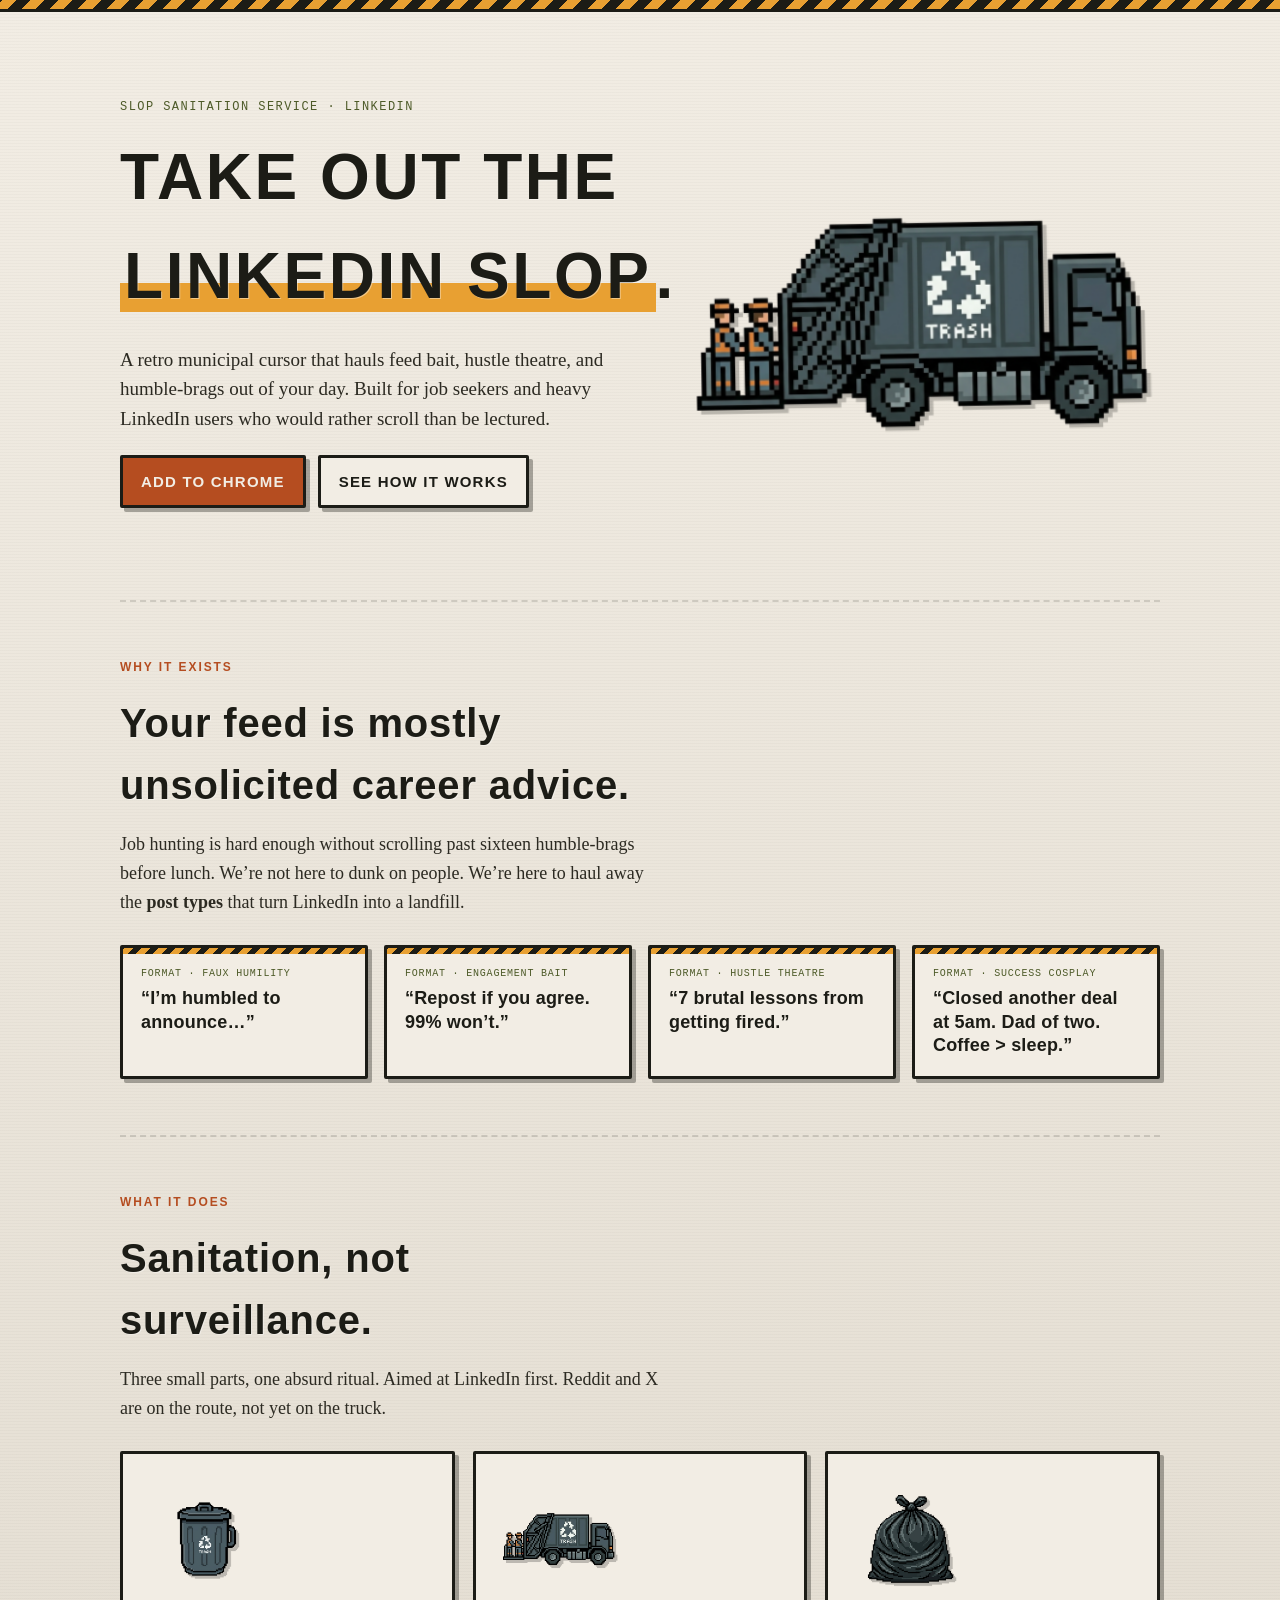
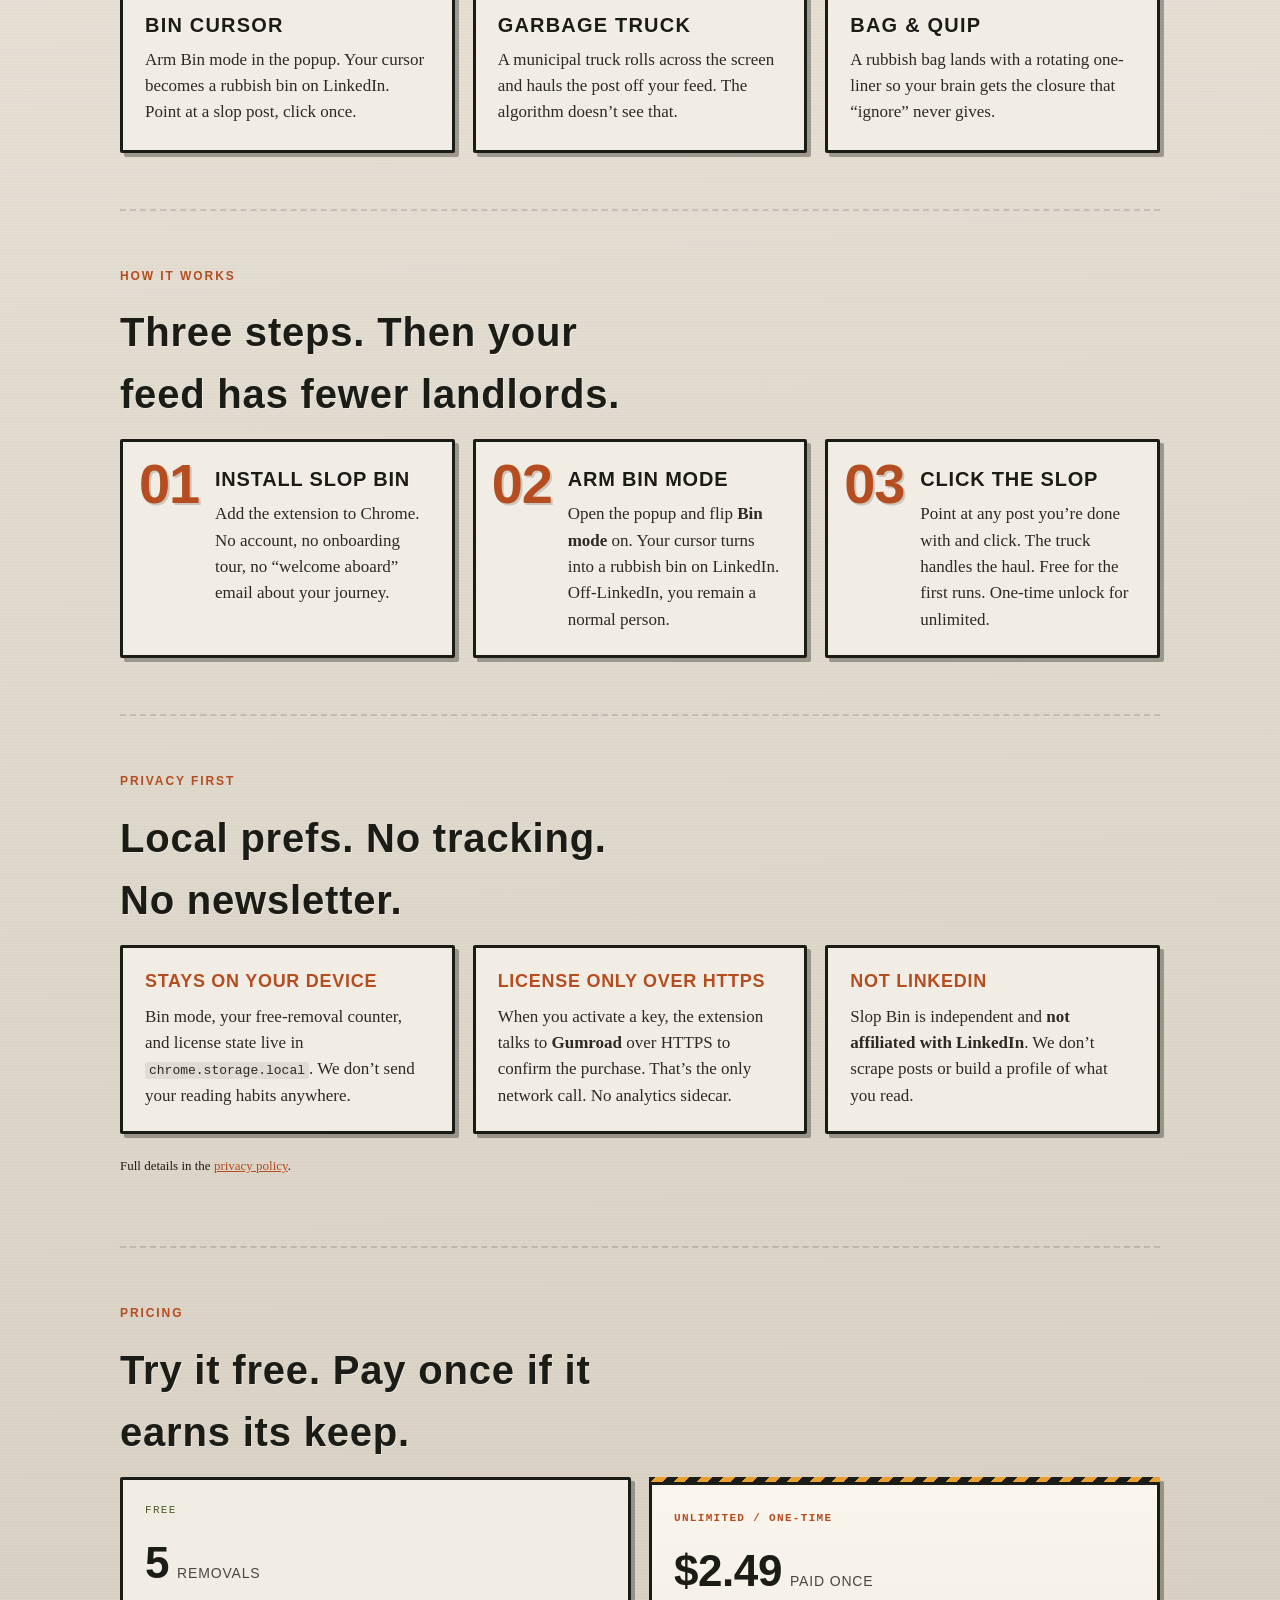
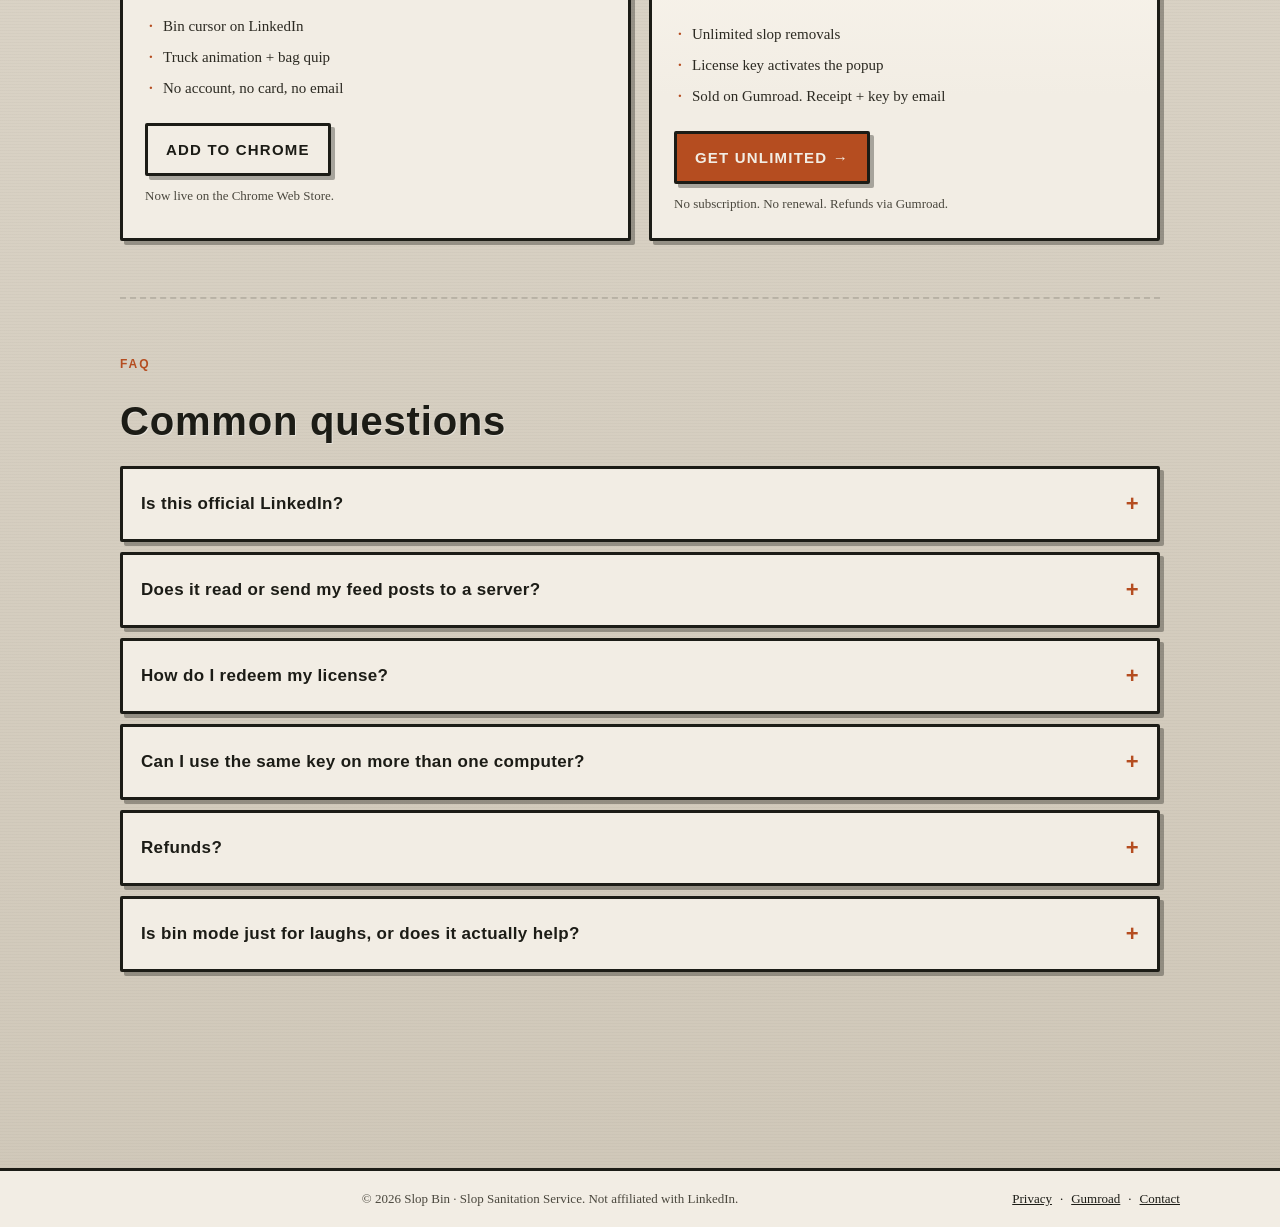
==== commit 53fe8592: "chrome store url added" ====
--- a/index.html
+++ b/index.html
@@ -117,14 +117,6 @@
               "@type": "Answer",
               "text": "Refunds are handled by Gumroad. If something is wrong with activation, email itdjordjegligorijevic@gmail.com and we will sort it out."
             }
-          },
-          {
-            "@type": "Question",
-            "name": "Does it work on Reddit or X (Twitter)?",
-            "acceptedAnswer": {
-              "@type": "Answer",
-              "text": "Not yet. v1 covers LinkedIn only. The architecture is ready for more sites; we ship one cleanly at a time."
-            }
           }
         ]
       }
@@ -137,7 +129,7 @@
       <section id="hero" class="section section--hero" aria-labelledby="hero-h">
         <div class="hero">
           <div class="hero__copy">
-            <p class="hero__eyebrow">Slop Sanitation Service · LinkedIn v1</p>
+            <p class="hero__eyebrow">Slop Sanitation Service · LinkedIn</p>
             <h1 id="hero-h" class="hero__title">
               Take out the <span class="hero__hl">LinkedIn slop</span>.
             </h1>
@@ -147,7 +139,13 @@
               scroll than be lectured.
             </p>
             <div class="hero__cta">
-              <a class="btn" href="#" data-cta="add-to-chrome" aria-disabled="true">
+              <a
+                class="btn"
+                href="https://chromewebstore.google.com/detail/slop-bin-linkedin-feed-cl/pgnagajcnmhcaailbojpmchnmmjgnnpm"
+                target="_blank"
+                rel="noopener noreferrer"
+                data-cta="add-to-chrome"
+              >
                 Add to Chrome
               </a>
               <a class="btn btn--secondary" href="#how">See how it works</a>
@@ -317,10 +315,16 @@
               <li>Truck animation + bag quip</li>
               <li>No account, no card, no email</li>
             </ul>
-            <a class="btn btn--secondary plan__cta" href="#" data-cta="add-to-chrome" aria-disabled="true">
+            <a
+              class="btn btn--secondary plan__cta"
+              href="https://chromewebstore.google.com/detail/slop-bin-linkedin-feed-cl/pgnagajcnmhcaailbojpmchnmmjgnnpm"
+              target="_blank"
+              rel="noopener noreferrer"
+              data-cta="add-to-chrome"
+            >
               Add to Chrome
             </a>
-            <p class="plan__note small muted">Coming to the Chrome Web Store.</p>
+            <p class="plan__note small muted">Now live on the Chrome Web Store.</p>
           </article>
           <article class="plan plan--paid">
             <p class="plan__tag">Unlimited / one-time</p>
@@ -386,13 +390,6 @@
               Refunds are handled by Gumroad. If something&rsquo;s wrong with activation,
               email <a href="mailto:itdjordjegligorijevic@gmail.com">itdjordjegligorijevic@gmail.com</a>
               and we&rsquo;ll sort it out.
-            </p>
-          </details>
-          <details class="faq">
-            <summary>Reddit? X (Twitter)?</summary>
-            <p>
-              Not yet. v1 covers LinkedIn only. The architecture is ready for more sites; we
-              ship one cleanly at a time so the truck doesn&rsquo;t miss a stop.
             </p>
           </details>
           <details class="faq">
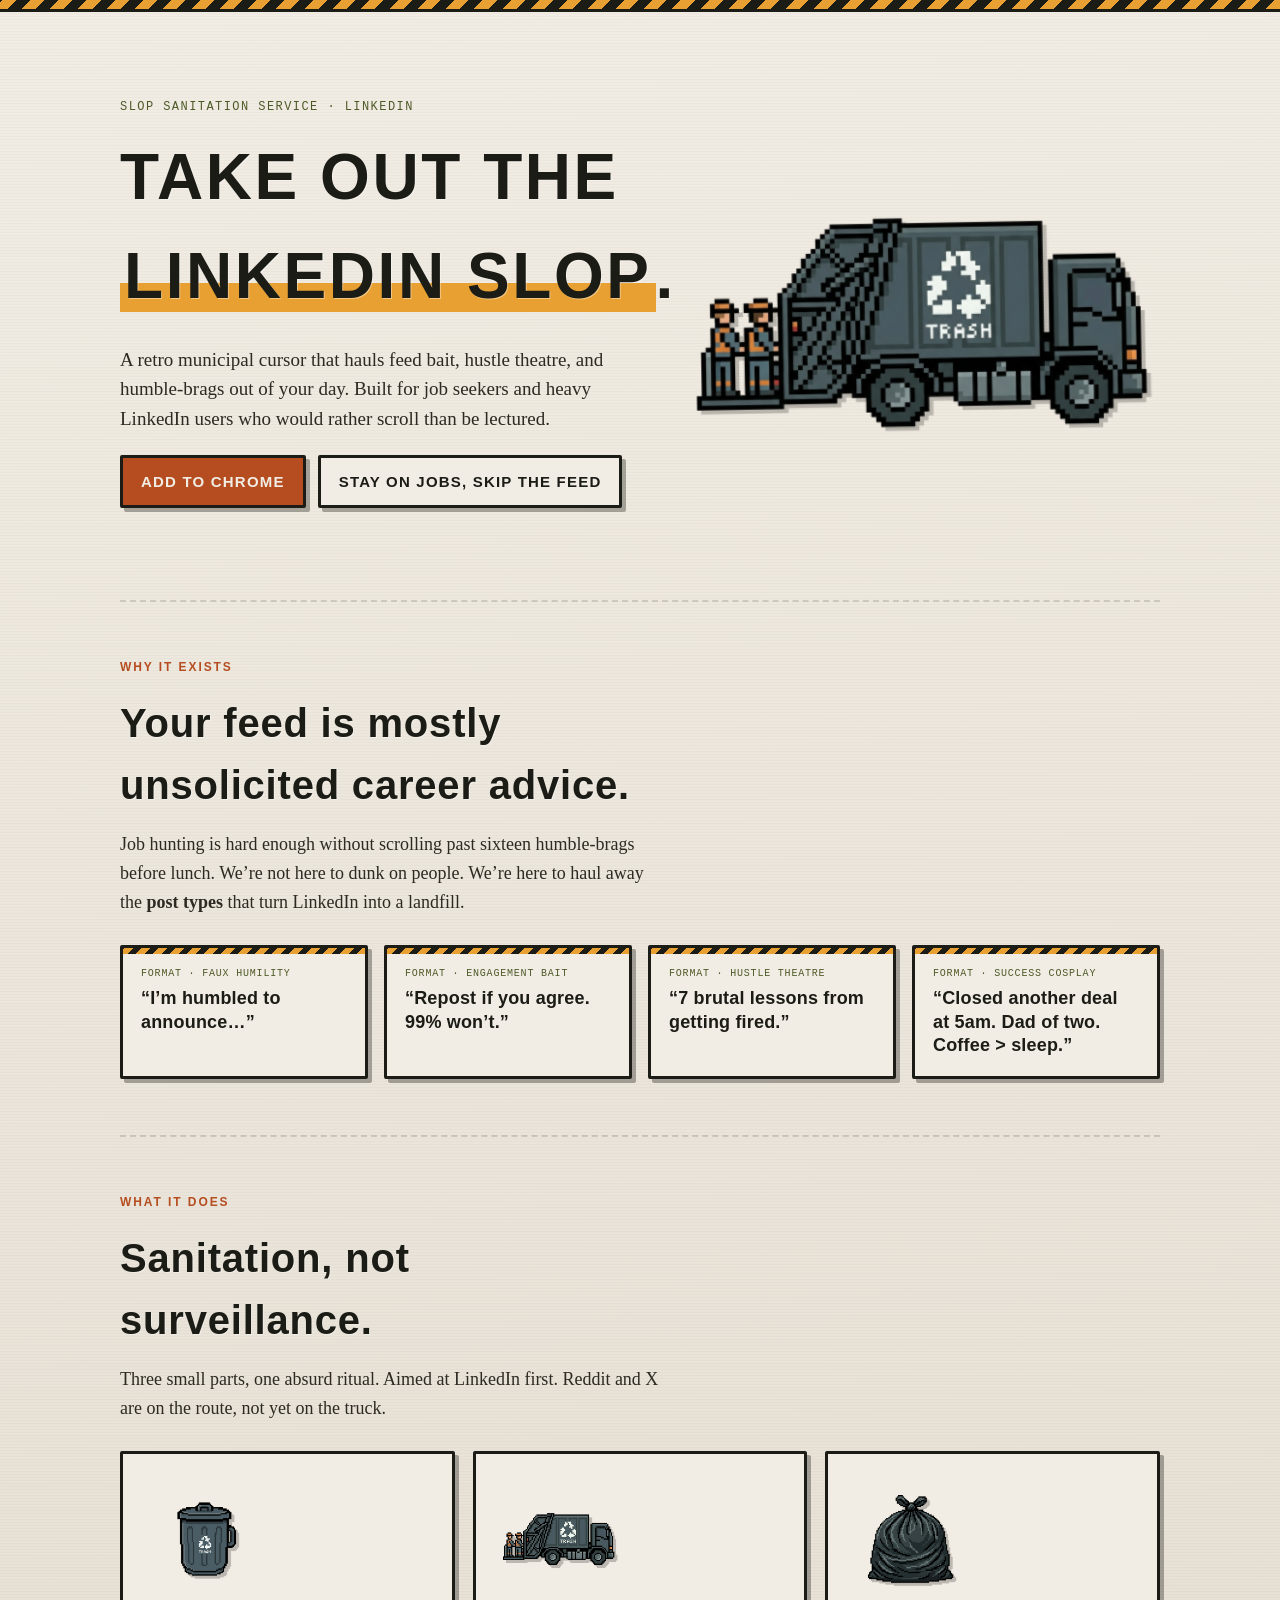
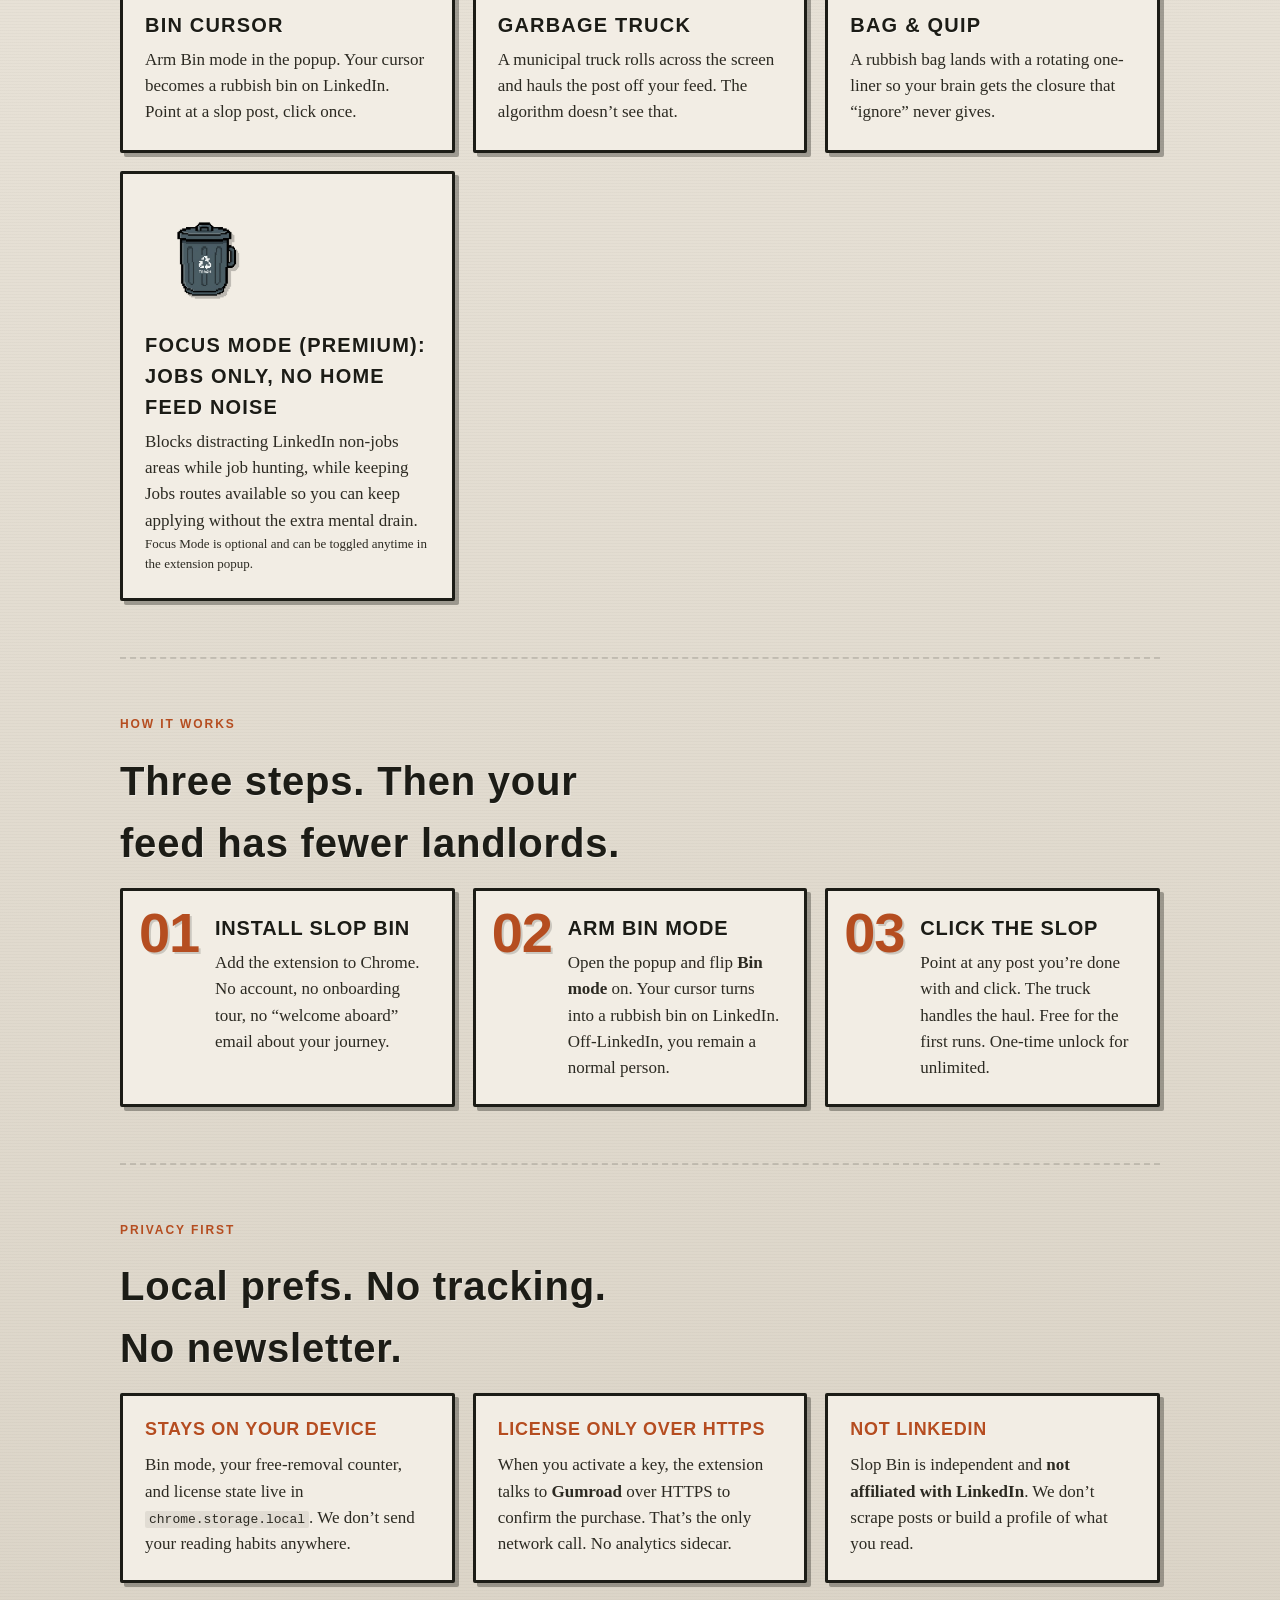
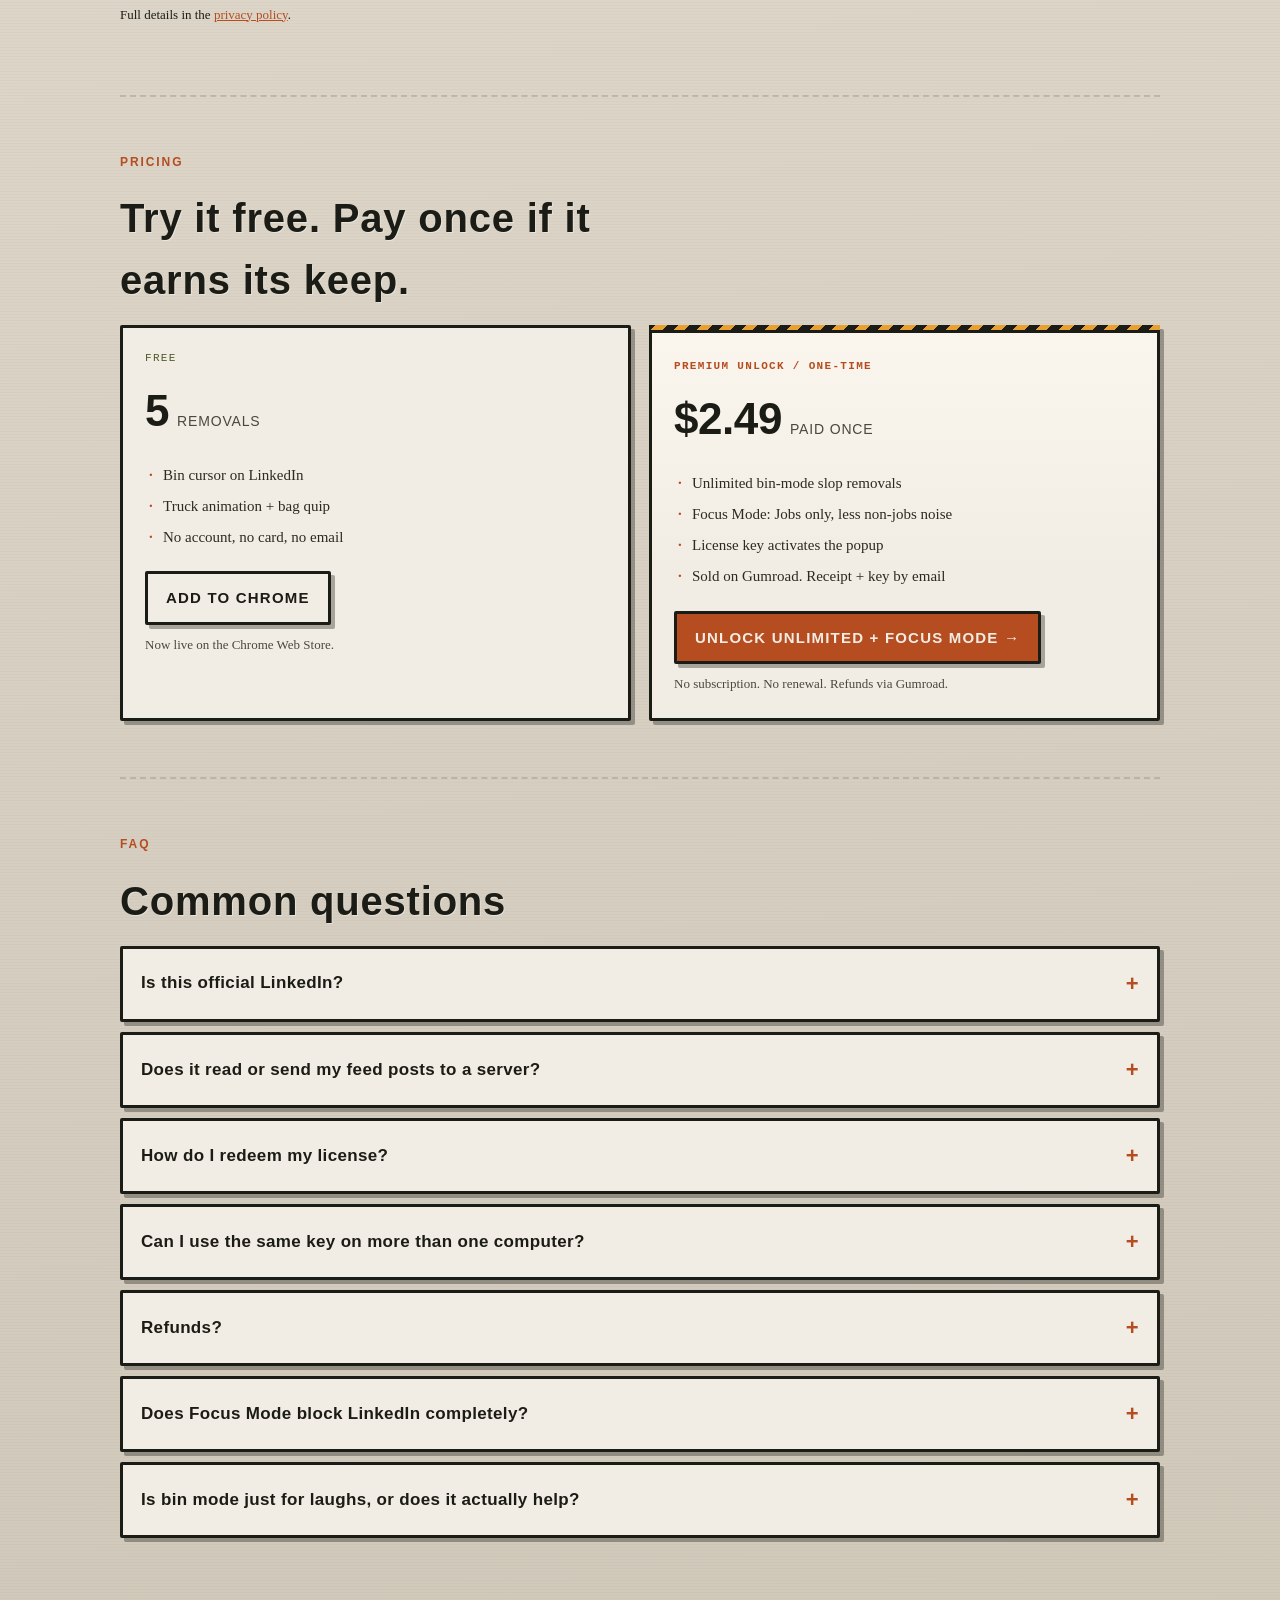
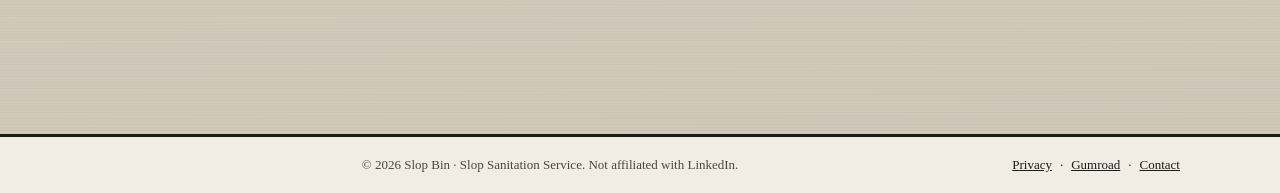
==== commit 91f39317: "new feature added" ====
--- a/index.html
+++ b/index.html
@@ -4,10 +4,10 @@
     <meta charset="utf-8" />
     <meta name="viewport" content="width=device-width, initial-scale=1" />
 
-    <title>Slop Bin · Hide LinkedIn feed slop with a bin cursor</title>
+    <title>Slop Bin - LinkedIn Feed Cleaner</title>
     <meta
       name="description"
-      content="Slop Bin is a humor-first Chrome extension for LinkedIn. Arm bin mode, click the post, the truck hauls it off. Free tier, one-time unlock for unlimited removals."
+      content="Slop Bin is a humor-first Chrome extension for LinkedIn. Use bin mode to clear feed slop, or unlock Focus Mode to stay on Jobs and block non-jobs distractions."
     />
     <meta name="theme-color" content="#1c1c16" />
     <meta name="color-scheme" content="light" />
@@ -24,11 +24,11 @@
     <meta property="og:site_name" content="Slop Bin" />
     <meta
       property="og:title"
-      content="Slop Bin · Hide LinkedIn feed slop with a bin cursor"
+      content="Slop Bin - LinkedIn Feed Cleaner"
     />
     <meta
       property="og:description"
-      content="Humor-first Chrome extension for LinkedIn. Bin cursor, garbage truck, rubbish bag quip. Free tier; one-time $2.49 unlock for unlimited removals."
+      content="Humor-first Chrome extension for LinkedIn. Bin cursor + truck animation, plus premium Focus Mode to keep Jobs accessible while blocking non-jobs distractions."
     />
     <meta property="og:url" content="https://slop-bin.vercel.app/" />
     <meta property="og:image" content="https://slop-bin.vercel.app/assets/truck.png" />
@@ -37,11 +37,11 @@
     <meta name="twitter:card" content="summary_large_image" />
     <meta
       name="twitter:title"
-      content="Slop Bin · Hide LinkedIn feed slop with a bin cursor"
+      content="Slop Bin · Bin cursor + Focus Mode for LinkedIn Jobs"
     />
     <meta
       name="twitter:description"
-      content="Humor-first Chrome extension for LinkedIn. Click the slop, the truck hauls it. Free tier; one-time unlock."
+      content="Humor-first Chrome extension for LinkedIn. Clear slop with bin mode, then use Focus Mode to stay on Jobs and skip feed noise."
     />
     <meta name="twitter:image" content="https://slop-bin.vercel.app/assets/truck.png" />
 
@@ -57,7 +57,7 @@
         "applicationCategory": "BrowserApplication",
         "operatingSystem": "Chrome",
         "url": "https://slop-bin.vercel.app/",
-        "description": "Humor-first Chrome extension for LinkedIn. Arm Bin mode, click the post, the truck hauls it off. Free tier; one-time unlock for unlimited removals.",
+        "description": "Humor-first Chrome extension for LinkedIn. Use Bin mode to remove feed slop, or unlock premium Focus Mode to keep Jobs accessible while blocking non-jobs distractions.",
         "image": "https://slop-bin.vercel.app/assets/truck.png",
         "offers": {
           "@type": "Offer",
@@ -117,6 +117,14 @@
               "@type": "Answer",
               "text": "Refunds are handled by Gumroad. If something is wrong with activation, email itdjordjegligorijevic@gmail.com and we will sort it out."
             }
+          },
+          {
+            "@type": "Question",
+            "name": "Does Focus Mode block LinkedIn completely?",
+            "acceptedAnswer": {
+              "@type": "Answer",
+              "text": "No. It is designed to keep Jobs accessible while blocking distracting non-jobs areas."
+            }
           }
         ]
       }
@@ -148,7 +156,7 @@
               >
                 Add to Chrome
               </a>
-              <a class="btn btn--secondary" href="#how">See how it works</a>
+              <a class="btn btn--secondary" href="#solution">Stay on Jobs, skip the feed</a>
             </div>
           </div>
           <figure class="hero__art" aria-hidden="true">
@@ -232,6 +240,19 @@
             <p>
               A rubbish bag lands with a rotating one-liner so your brain gets the closure
               that &ldquo;ignore&rdquo; never gives.
+            </p>
+          </li>
+          <li class="feature-card">
+            <figure class="feature-card__art" aria-hidden="true">
+              <img src="./assets/bin.png" alt="" width="120" height="120" />
+            </figure>
+            <h3>Focus Mode (Premium): Jobs only, no Home feed noise</h3>
+            <p>
+              Blocks distracting LinkedIn non-jobs areas while job hunting, while keeping Jobs
+              routes available so you can keep applying without the extra mental drain.
+            </p>
+            <p class="small muted">
+              Focus Mode is optional and can be toggled anytime in the extension popup.
             </p>
           </li>
         </ul>
@@ -327,13 +348,14 @@
             <p class="plan__note small muted">Now live on the Chrome Web Store.</p>
           </article>
           <article class="plan plan--paid">
-            <p class="plan__tag">Unlimited / one-time</p>
+            <p class="plan__tag">Premium unlock / one-time</p>
             <p class="plan__price">
               <span class="plan__price-num">$2.49</span>
               <span class="plan__price-unit">paid once</span>
             </p>
             <ul class="plan__list" role="list">
-              <li>Unlimited slop removals</li>
+              <li>Unlimited bin-mode slop removals</li>
+              <li>Focus Mode: Jobs only, less non-jobs noise</li>
               <li>License key activates the popup</li>
               <li>Sold on Gumroad. Receipt + key by email</li>
             </ul>
@@ -344,7 +366,7 @@
               rel="noopener noreferrer"
               data-cta="gumroad"
             >
-              Get unlimited &rarr;
+              Unlock unlimited + Focus Mode &rarr;
             </a>
             <p class="plan__note small muted">No subscription. No renewal. Refunds via Gumroad.</p>
           </article>
@@ -390,6 +412,13 @@
               Refunds are handled by Gumroad. If something&rsquo;s wrong with activation,
               email <a href="mailto:itdjordjegligorijevic@gmail.com">itdjordjegligorijevic@gmail.com</a>
               and we&rsquo;ll sort it out.
+            </p>
+          </details>
+          <details class="faq">
+            <summary>Does Focus Mode block LinkedIn completely?</summary>
+            <p>
+              No. It is designed to keep Jobs accessible while blocking distracting non-jobs
+              areas.
             </p>
           </details>
           <details class="faq">
